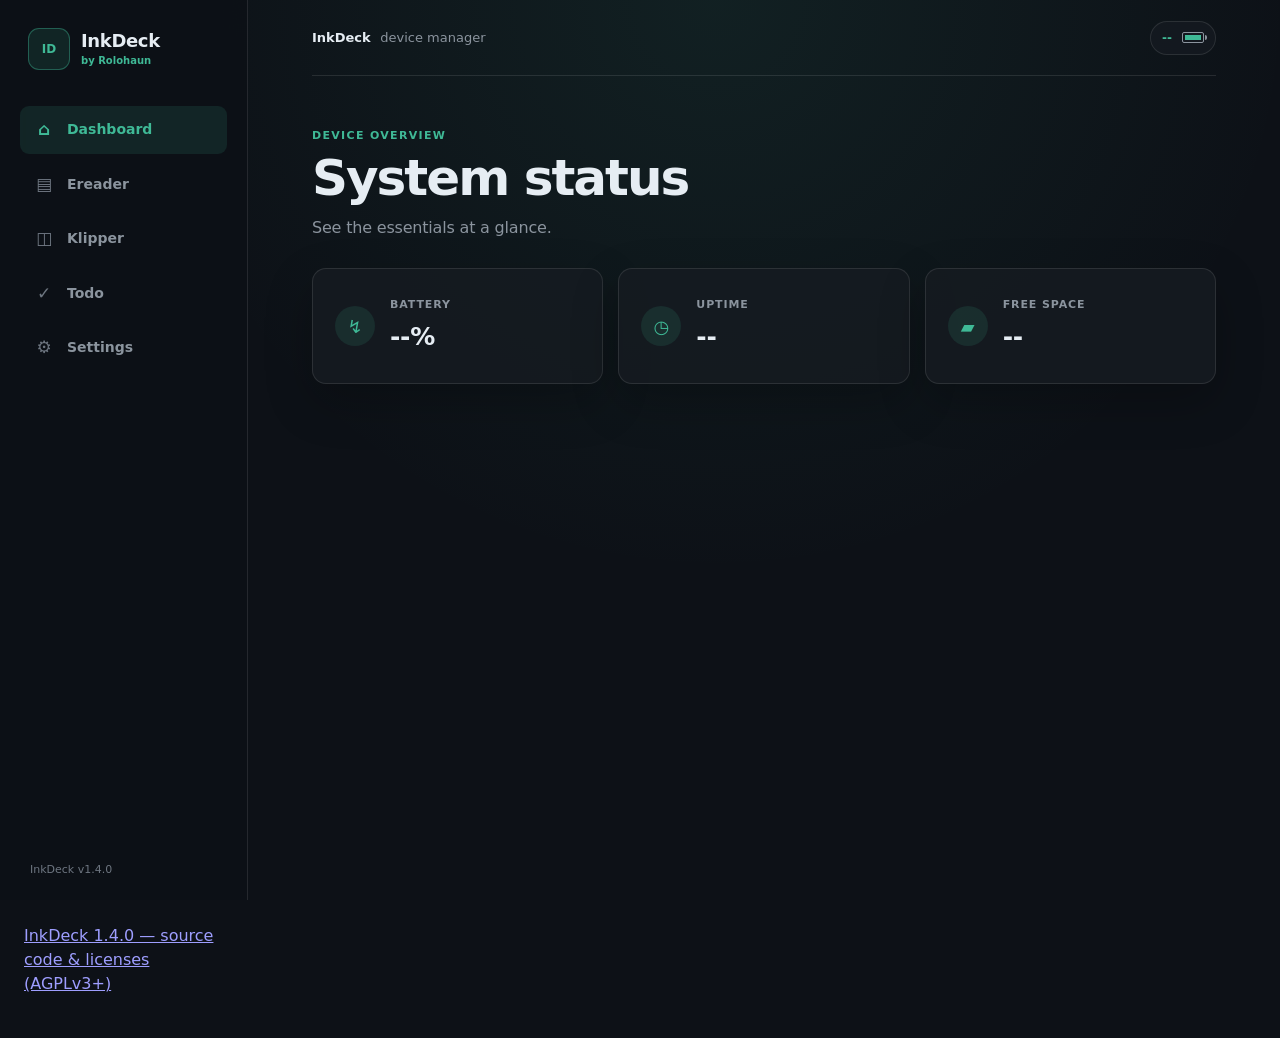
==== data/index.html @ b2ea3b21 "Release InkDeck 1.4.0 with Inkade on Book32 and grayscale sleep covers Book32 runs Inkade (Game Boy " ====
<!doctype html>
<html lang="en">
<head>
    <meta charset="UTF-8">
    <meta name="viewport" content="width=device-width, initial-scale=1">
    <meta name="theme-color" content="#0d1117">
    <title>InkDeck</title>
    <link rel="stylesheet" href="style.css">
</head>
<body>
    <div class="app-shell">
        <aside class="sidebar">
            <a class="brand" href="#" onclick="showTab('dashboard'); return false;" aria-label="InkDeck dashboard">
                <span class="brand-mark" aria-hidden="true">ID</span>
                <span><strong>InkDeck</strong><small>by Rolohaun</small></span>
            </a>
            <nav aria-label="InkDeck sections">
                <ul class="nav-links">
                    <li><button class="active" data-tab="dashboard" onclick="showTab('dashboard')"><span>⌂</span>Dashboard</button></li>
                    <li><button data-tab="ereader" onclick="showTab('ereader')"><span>▤</span>Ereader</button></li>
                    <li id="games-nav" class="hidden"><button data-tab="games" onclick="showTab('games')"><span>⊞</span>Game ROMs</button></li>
                    <li><button data-tab="klipper" onclick="showTab('klipper')"><span>◫</span>Klipper</button></li>
                    <li><button data-tab="todo" onclick="showTab('todo')"><span>✓</span>Todo</button></li>
                    <li><button data-tab="settings" onclick="showTab('settings')"><span>⚙</span>Settings</button></li>
                </ul>
            </nav>
            <div class="version">InkDeck v<span id="version-display">1.4.0</span></div>
        </aside>

        <main class="content">
            <header class="top-bar">
                <div class="page-brand">InkDeck <span>device manager</span></div>
                <div class="battery-status" aria-label="Battery status"><span id="header-voltage">--</span><i class="battery-icon" id="battery-icon" data-level="100"></i></div>
            </header>

            <section id="dashboard" class="tab-content active">
                <div class="page-heading"><p class="eyebrow">Device overview</p><h1>System status</h1><p>See the essentials at a glance.</p></div>
                <div class="stats-grid">
                    <article class="card stat"><span class="stat-icon">↯</span><div><h3>Battery</h3><p id="battery-val">--%</p></div></article>
                    <article class="card stat"><span class="stat-icon">◷</span><div><h3>Uptime</h3><p id="uptime-val">--</p></div></article>
                    <article class="card stat"><span class="stat-icon">▰</span><div><h3>Free space</h3><p id="freespace-val">--</p></div></article>
                </div>
            </section>

            <section id="ereader" class="tab-content">
                <div class="page-heading"><p class="eyebrow">Reading</p><h1>Ereader library</h1><p>Choose how books look and manage your EPUB collection.</p></div>
                <article class="card section-card">
                    <div class="card-heading"><div><h2>Reader appearance</h2><p>Selections apply to book text and reflow pages automatically.</p></div></div>
                    <fieldset class="choice-fieldset">
                        <legend>Reading font</legend>
                        <div class="choice-grid two-up">
                            <label class="choice-card font-choice" for="font-native"><input type="radio" id="font-native" name="font-family" value="native" checked><span class="choice-check">✓</span><span class="font-preview native-preview">Ag</span><strong>Native</strong><small>Built-in FreeSans</small></label>
                            <label class="choice-card font-choice" for="font-open-sans"><input type="radio" id="font-open-sans" name="font-family" value="openSans"><span class="choice-check">✓</span><span class="font-preview open-sans-preview">Ag</span><strong>Open Sans</strong><small>Clean and highly readable</small></label>
                        </div>
                    </fieldset>
                    <fieldset class="choice-fieldset">
                        <legend>Reading size</legend>
                        <div class="choice-grid three-up">
                            <label class="choice-card size-choice" for="font-small"><input type="radio" id="font-small" name="font-size" value="9"><span class="choice-check">✓</span><span class="size-preview small">Aa</span><strong>Small</strong></label>
                            <label class="choice-card size-choice" for="font-medium"><input type="radio" id="font-medium" name="font-size" value="12" checked><span class="choice-check">✓</span><span class="size-preview medium">Aa</span><strong>Medium</strong></label>
                            <label class="choice-card size-choice" for="font-large"><input type="radio" id="font-large" name="font-size" value="18"><span class="choice-check">✓</span><span class="size-preview large">Aa</span><strong>Large</strong></label>
                        </div>
                    </fieldset>
                    <fieldset class="choice-fieldset">
                        <legend>Reading footer</legend>
                        <div class="choice-grid three-up">
                            <label class="choice-card footer-choice" for="show-chapter"><input type="checkbox" id="show-chapter" checked><span class="choice-check">✓</span><span class="footer-preview">Ch 4/18</span><strong>Chapter</strong><small>Show the current chapter</small></label>
                            <label class="choice-card footer-choice" for="show-page-number"><input type="checkbox" id="show-page-number" checked><span class="choice-check">✓</span><span class="footer-preview">Page 42</span><strong>Page number</strong><small>Show the current page</small></label>
                            <label class="choice-card footer-choice" for="show-reading-percentage"><input type="checkbox" id="show-reading-percentage" checked><span class="choice-check">✓</span><span class="footer-preview">37%</span><strong>Progress</strong><small>Show percentage read</small></label>
                        </div>
                    </fieldset>
                    <div class="inline-setting"><div><label for="refresh-rate">Full refresh interval</label><p>Clear the display completely after this many page turns.</p></div><div class="number-control"><input type="number" id="refresh-rate" min="1" max="100" value="15"><span>pages</span></div></div>
                    <div class="action-row"><button class="btn primary" onclick="saveReaderSettings()">Save reader settings</button><div id="reader-settings-status" class="status-msg" role="status"></div></div>
                </article>

                <article class="card section-card compact-card">
                    <div><h2>Reading progress</h2><p id="reader-progress-status" class="hint">Loading saved position…</p></div>
                    <button class="btn danger-outline" onclick="resetReaderProgress()">Reset reading progress</button>
                    <div id="reader-progress-reset-status" class="status-msg" role="status"></div>
                </article>

                <div class="content-grid">
                    <article class="card section-card"><div class="card-heading"><div><h2>Upload a book</h2><p>Add EPUB files to your reader.</p></div></div><input type="file" id="book-file" accept=".epub,.ttf"><button class="btn primary" onclick="uploadBook()">Upload file</button><div id="upload-progress" class="progress-container hidden"><div id="upload-progress-bar" class="progress-bar"></div></div><div id="upload-status" class="status-msg" role="status"></div></article>
                    <article class="card section-card"><div class="card-heading"><div><h2>Your books</h2><p>Files currently stored on InkDeck.</p></div></div><div id="book-list"><p class="hint">Loading…</p></div></article>
                </div>
            </section>

            <section id="games" class="tab-content hidden">
                <div class="page-heading"><p class="eyebrow">Inkade</p><h1>Your game library</h1><p>Game Boy and Game Boy Color on Sticky and LILYGO, plus NES on LILYGO — in grayscale on e-paper.</p></div>
                <div class="content-grid">
                    <article class="card section-card">
                        <div class="card-heading"><div><h2>Upload a game</h2><p>Upload your legally obtained ROM to <strong>/roms</strong> on the MicroSD card. Inkade sorts it into a Game Boy or NES tab. Existing files are never replaced.</p><p>GB/GBC: up to 8 MB · NES (iNES): up to 2 MB. ZIP archives and NES 2.0 are not supported. No game audio.</p></div></div>
                        <label class="text-field" for="rom-file"><span>Game Boy or NES ROM</span><input type="file" id="rom-file" accept=".gb,.gbc,.nes"></label>
                        <p id="rom-limit" class="hint"></p>
                        <button id="rom-upload-button" class="btn primary" onclick="uploadRom()">Upload ROM</button>
                        <progress id="rom-progress" class="rom-progress hidden" max="100" value="0" aria-label="ROM upload progress"></progress>
                        <div id="rom-status" class="status-msg" role="status" aria-live="polite"></div>
                    </article>
                    <article class="card section-card">
                        <div class="card-heading"><div><h2>Your games</h2><p>Open Inkade on the device after uploading. Wi-Fi is paused while that app is open; return to the home screen to upload more.</p><p>InkDeck is open-source software. Game Boy/GBC and NES support save slots and automatic resume. <a href="https://github.com/rolohaun/Book32/tree/v1.4.0" target="_blank" rel="noopener noreferrer">Complete source and license notices</a>.</p></div></div>
                        <button id="rom-refresh-button" class="btn secondary" onclick="fetchRoms()">Refresh list</button>
                        <p class="hint">Deleting a ROM keeps its saved games. Upload the same filename again to reuse them.</p>
                        <div id="rom-list"><p class="hint">Choose this tab to load your games.</p></div>
                    </article>
                </div>
                <p class="hint">CrankBoy development core. Game compatibility varies. No game audio or link cable support.</p>
            </section>

            <section id="klipper" class="tab-content">
                <div class="page-heading"><p class="eyebrow">Printer monitoring</p><h1>Klipper settings</h1><p>Control how frequently InkDeck polls and refreshes.</p></div>
                <article class="card section-card">
                    <div class="inline-setting"><div><label for="klipper-refresh">Full refresh interval</label><p>Set to 0 for partial updates only.</p></div><div class="number-control"><input type="number" id="klipper-refresh" min="0" max="60" value="5"><span>minutes</span></div></div>
                    <div class="inline-setting"><div><label for="klipper-update-interval">Status update interval</label><p>How often InkDeck asks Klipper for new status.</p></div><div class="number-control"><input type="number" id="klipper-update-interval" min="10" max="120" value="30"><span>seconds</span></div></div>
                    <div class="action-row"><button class="btn primary" onclick="saveKlipperSettings()">Save Klipper settings</button><div id="klipper-settings-status" class="status-msg" role="status"></div></div>
                </article>
            </section>

            <section id="todo" class="tab-content">
                <div class="page-heading"><p class="eyebrow">Tasks</p><h1>Todo list</h1><p>Keep a simple checklist synced with the device.</p></div>
                <article class="card section-card"><div class="todo-input-container"><input type="text" id="new-todo-input" placeholder="What needs doing?" maxlength="100"><button class="btn primary btn-add" onclick="addTodo()">Add task</button></div></article>
                <article class="card section-card"><div id="todo-list"><p class="hint">Loading…</p></div></article>
            </section>

            <section id="settings" class="tab-content">
                <div class="page-heading"><p class="eyebrow">InkDeck</p><h1>Device settings</h1><p>Adjust sleep behavior, touch feedback, orientation, and software updates.</p></div>
                <article class="card section-card">
                    <div class="card-heading"><div><h2>Sleep settings</h2><p>Save battery when InkDeck is left idle.</p></div></div>
                    <div class="inline-setting"><div><label for="sleep-timeout">Idle sleep timeout</label><p>Defaults to 10 minutes. Use 0 to disable automatic sleep.</p></div><div class="number-control"><input type="number" id="sleep-timeout" min="0" max="60" value="10"><span>minutes</span></div></div>
                    <label class="text-field" for="sleep-screen"><span>While asleep, show</span><select id="sleep-screen"><option value="cover">Cover of the book you're reading</option><option value="message">Sleep message only</option></select></label>
                    <label class="text-field" for="sleep-message"><span>Sleep message</span><input type="text" id="sleep-message" maxlength="100" placeholder="Shown under the cover, or on its own"></label>
                    <div class="action-row"><button class="btn primary" onclick="saveSleepSettings()">Save sleep settings</button><div id="sleep-settings-status" class="status-msg" role="status"></div></div>
                </article>
                <article id="gamepad-card" class="card section-card">
                    <div class="card-heading"><div><h2>Bluetooth gamepad</h2><p>Pair a Bluetooth LE gamepad for menus, the eReader and Inkade games. Put the pad in pairing mode (BLE / Android mode), then scan. Classic-only pads cannot connect.</p></div></div>
                    <p id="gamepad-status" class="status-msg" role="status">Loading...</p>
                    <div class="action-row"><button class="btn primary" onclick="scanGamepads()">Scan for gamepads</button><button class="btn" id="gamepad-forget" onclick="forgetGamepad()" hidden>Forget gamepad</button></div>
                    <ul id="gamepad-found" class="gamepad-list"></ul>
                </article>
                <article id="sound-settings-card" class="card section-card">
                    <div class="card-heading"><div><h2>Touch sounds</h2><p>Play a short confirmation beep for controls. Page turns always remain silent.</p></div></div>
                    <fieldset class="choice-fieldset"><legend class="sr-only">Touch sounds</legend><div class="choice-grid two-up">
                        <label class="choice-card" for="sound-on"><input type="radio" id="sound-on" name="sound-enabled" value="true" checked><span class="choice-check">✓</span><strong>Sounds on</strong><small>Confirm touchscreen actions</small></label>
                        <label class="choice-card" for="sound-off"><input type="radio" id="sound-off" name="sound-enabled" value="false"><span class="choice-check">✓</span><strong>Sounds off</strong><small>Keep every interaction silent</small></label>
                    </div></fieldset>
                    <div class="action-row"><button class="btn secondary" onclick="saveSoundSettings()">Save touch sounds</button><div id="sound-settings-status" class="status-msg" role="status"></div></div>
                </article>
                <article class="card section-card">
                    <div class="card-heading"><div><h2>Display orientation</h2><p>Choose which side holds the physical buttons.</p></div></div>
                    <fieldset class="choice-fieldset orientation-fieldset"><legend class="sr-only">Button side</legend><div class="choice-grid two-up">
                        <label class="choice-card orientation-choice" for="rotation-right"><input type="radio" id="rotation-right" name="display-rotation" value="3" checked><span class="choice-check">✓</span><span class="device-preview right-button"><i></i></span><strong>Buttons on right</strong><small>Default orientation</small></label>
                        <label class="choice-card orientation-choice" for="rotation-left"><input type="radio" id="rotation-left" name="display-rotation" value="1"><span class="choice-check">✓</span><span class="device-preview left-button"><i></i></span><strong>Buttons on left</strong><small>Rotate display 180°</small></label>
                    </div></fieldset>
                    <div class="action-row"><button class="btn secondary" onclick="saveDisplaySettings()">Apply orientation</button><div id="display-settings-status" class="status-msg" role="status"></div></div>
                </article>
                <article id="lilygo-settings-card" class="card section-card hidden">
                    <div class="card-heading"><div><h2>Light &amp; buttons</h2><p>LILYGO controls. BOOT, reset and power keep their original functions.</p></div></div>
                    <label for="light-brightness">Frontlight brightness <strong id="light-brightness-label">100%</strong></label>
                    <input id="light-brightness" type="range" min="10" max="100" step="5" value="100" oninput="document.getElementById('light-brightness-label').textContent = this.value + '%'" style="width:100%;accent-color:var(--accent);margin:1rem 0 2rem">
                    <fieldset class="choice-fieldset"><legend>Front-bottom touch button</legend><div class="choice-grid two-up">
                        <label class="choice-card"><input type="radio" name="front-button" value="0" checked><span class="choice-check">✓</span><strong>Light on/off</strong></label>
                        <label class="choice-card"><input type="radio" name="front-button" value="1"><span class="choice-check">✓</span><strong>Home</strong></label>
                        <label class="choice-card"><input type="radio" name="front-button" value="2"><span class="choice-check">✓</span><strong>Back</strong></label>
                        <label class="choice-card"><input type="radio" name="front-button" value="3"><span class="choice-check">✓</span><strong>Disabled</strong></label>
                    </div></fieldset>
                    <fieldset class="choice-fieldset"><legend>Side function button (S3)</legend><div class="choice-grid two-up">
                        <label class="choice-card"><input type="radio" name="side-button" value="0" checked><span class="choice-check">✓</span><strong>Light on/off</strong></label>
                        <label class="choice-card"><input type="radio" name="side-button" value="1"><span class="choice-check">✓</span><strong>Home</strong></label>
                        <label class="choice-card"><input type="radio" name="side-button" value="2"><span class="choice-check">✓</span><strong>Back</strong></label>
                        <label class="choice-card"><input type="radio" name="side-button" value="3"><span class="choice-check">✓</span><strong>Disabled</strong></label>
                    </div></fieldset>
                    <div class="action-row"><button id="lilygo-settings-save" class="btn secondary" onclick="saveLilygoControls()">Save light &amp; buttons</button><div id="lilygo-settings-status" class="status-msg" role="status"></div></div>
                </article>
                <article class="card section-card update-card">
                    <div class="card-heading"><div><h2>Software update</h2><p>Currently running InkDeck <span id="current-ver">1.4.0</span>.</p></div><span class="version-badge">InkDeck</span></div>
                    <div id="update-status" class="status-msg" role="status"></div>
                    <div id="update-buttons"><button id="check-update-btn" class="btn secondary" onclick="checkUpdate()">Check for updates</button><button id="update-btn" class="btn primary hidden" onclick="performUpdate()">Install update</button></div>
                </article>
            </section>
        </main>
        <footer class="section-card"><a href="https://github.com/rolohaun/Book32/releases/tag/v1.4.0" target="_blank" rel="noopener noreferrer">InkDeck 1.4.0 — source code &amp; licenses (AGPLv3+)</a></footer>
    </div>
    <script src="script.js"></script>
</body>
</html>
---- data/style.css ----
:root {
    color-scheme: dark;
    --bg: #0d1117;
    --surface: #161b22;
    --surface-raised: #1c222b;
    --surface-soft: #11161d;
    --text: #e6edf3;
    --muted: #8b949e;
    --quiet: #6e7681;
    --accent: #3fb996;
    --accent-hover: #26876b;
    --accent-soft: rgba(63, 185, 150, .12);
    --line: rgba(255, 255, 255, .1);
    --danger: #ff6b73;
    --danger-soft: rgba(255, 107, 115, .1);
    --warning: #e3b341;
    --shadow: 0 18px 48px rgba(0, 0, 0, .24);
}

* { box-sizing: border-box; }
html { min-height: 100%; background: var(--bg); }
body {
    min-height: 100vh;
    margin: 0;
    background: radial-gradient(circle at 56% 0, rgba(63, 185, 150, .09), transparent 36rem), var(--bg);
    color: var(--text);
    font-family: Inter, ui-sans-serif, system-ui, -apple-system, BlinkMacSystemFont, "Segoe UI", sans-serif;
    font-size: 16px;
    line-height: 1.5;
}
button, input, select { font: inherit; }
button { color: inherit; }
.app-shell { min-height: 100vh; display: grid; grid-template-columns: 248px minmax(0, 1fr); }

.sidebar { position: sticky; top: 0; height: 100vh; display: flex; flex-direction: column; padding: 28px 20px 22px; border-right: 1px solid var(--line); background: rgba(13, 17, 23, .9); backdrop-filter: blur(14px); }
.brand { display: flex; align-items: center; gap: 11px; margin: 0 8px 36px; color: var(--text); text-decoration: none; }
.brand-mark { width: 42px; height: 42px; display: grid; place-items: center; border: 1px solid rgba(63, 185, 150, .4); border-radius: 11px; background: var(--accent-soft); color: var(--accent); font-size: 12px; font-weight: 800; }
.brand > span:last-child { display: flex; flex-direction: column; line-height: 1.05; }
.brand strong { font-size: 18px; letter-spacing: -.02em; }
.brand small { margin-top: 5px; color: var(--accent); font-size: 10px; font-weight: 600; }
.nav-links { display: grid; gap: 7px; margin: 0; padding: 0; list-style: none; }
.nav-links button { width: 100%; display: flex; align-items: center; gap: 12px; padding: 11px 13px; border: 0; border-radius: 9px; background: transparent; color: var(--muted); cursor: pointer; text-align: left; font-size: 14px; font-weight: 600; transition: background .18s, color .18s, transform .18s; }
.nav-links button span { width: 22px; color: var(--quiet); font-size: 17px; text-align: center; }
.nav-links button:hover { color: var(--text); background: rgba(255, 255, 255, .04); transform: translateX(2px); }
.nav-links button.active { color: var(--accent); background: var(--accent-soft); }
.nav-links button.active span { color: var(--accent); }
.version { margin-top: auto; padding: 0 10px; color: var(--quiet); font-size: 11px; }

.content { min-width: 0; padding: 0 clamp(24px, 5vw, 68px) 72px; overflow: auto; }
.top-bar { min-height: 76px; display: flex; align-items: center; justify-content: space-between; gap: 20px; border-bottom: 1px solid var(--line); }
.page-brand { color: var(--text); font-size: 13px; font-weight: 700; }
.page-brand span { margin-left: 5px; color: var(--muted); font-weight: 400; }
.battery-status { display: flex; align-items: center; gap: 10px; padding: 7px 11px; border: 1px solid var(--line); border-radius: 999px; background: rgba(22, 27, 34, .76); }
#header-voltage { color: var(--accent); font-size: 12px; font-weight: 700; }
.battery-icon { position: relative; width: 22px; height: 11px; border: 1.5px solid var(--muted); border-radius: 2px; }
.battery-icon::after { content: ""; position: absolute; right: -4px; top: 2px; width: 2px; height: 5px; border-radius: 0 2px 2px 0; background: var(--muted); }
.battery-icon::before { content: ""; position: absolute; inset: 2px auto 2px 2px; width: var(--battery-width, 80%); background: var(--accent); }
.battery-icon[data-level="100"] { --battery-width: calc(100% - 4px); }
.battery-icon[data-level="80"] { --battery-width: 76%; }.battery-icon[data-level="60"] { --battery-width: 57%; }.battery-icon[data-level="40"] { --battery-width: 38%; }.battery-icon[data-level="20"] { --battery-width: 19%; }.battery-icon[data-level="0"] { --battery-width: 7%; }
.battery-icon[data-level="60"]::before, .battery-icon[data-level="40"]::before { background: var(--warning); }
.battery-icon[data-level="20"]::before, .battery-icon[data-level="0"]::before { background: var(--danger); }
.battery-icon.charging { border-color: var(--accent); box-shadow: 0 0 10px rgba(63, 185, 150, .4); }
.battery-icon.charging::after, .battery-icon.charging::before { background: var(--accent) !important; }

.tab-content { display: none; width: min(1040px, 100%); margin: 0 auto; padding-top: 52px; }
.tab-content.active { display: block; animation: enter .22s ease-out; }
@keyframes enter { from { opacity: 0; transform: translateY(5px); } }
.page-heading { margin-bottom: 28px; }
.page-heading .eyebrow { margin: 0 0 7px; color: var(--accent); font-size: 11px; font-weight: 800; letter-spacing: .12em; text-transform: uppercase; }
h1, h2, h3, p { letter-spacing: -.012em; }
h1 { margin: 0; font-size: clamp(35px, 5vw, 50px); line-height: 1.05; letter-spacing: -.04em; }
.page-heading > p:last-child { max-width: 640px; margin: 12px 0 0; color: var(--muted); font-size: 16px; }
h2 { margin: 0; font-size: 20px; letter-spacing: -.025em; }
h3 { margin: 0; }

.card { border: 1px solid var(--line); border-radius: 14px; background: rgba(22, 27, 34, .82); box-shadow: var(--shadow); }
.section-card { margin-bottom: 18px; padding: 24px; }
.card-heading { display: flex; align-items: flex-start; justify-content: space-between; gap: 20px; margin-bottom: 22px; }
.card-heading p, .hint, .inline-setting p { margin: 5px 0 0; color: var(--muted); font-size: 13px; }
.stats-grid { display: grid; grid-template-columns: repeat(3, minmax(0, 1fr)); gap: 15px; }
.stat { display: flex; align-items: center; gap: 15px; min-height: 116px; padding: 22px; }
.stat-icon { width: 40px; height: 40px; display: grid; flex: 0 0 auto; place-items: center; border-radius: 50%; background: var(--accent-soft); color: var(--accent); font-size: 18px; }
.stat h3 { color: var(--muted); font-size: 11px; letter-spacing: .08em; text-transform: uppercase; }
.stat p { margin: 5px 0 0; font-size: clamp(18px, 2.5vw, 25px); font-weight: 700; }

.choice-fieldset { min-width: 0; margin: 0 0 24px; padding: 0; border: 0; }
.choice-fieldset legend { margin-bottom: 10px; color: var(--text); font-size: 13px; font-weight: 700; }
.choice-grid { display: grid; gap: 11px; }.choice-grid.two-up { grid-template-columns: repeat(2, minmax(0, 1fr)); }.choice-grid.three-up { grid-template-columns: repeat(3, minmax(0, 1fr)); }
.choice-card { position: relative; min-width: 0; display: flex; flex-direction: column; padding: 17px; border: 1px solid var(--line); border-radius: 11px; background: var(--surface-soft); cursor: pointer; transition: border-color .16s, background .16s, transform .16s; }
.choice-card:hover { border-color: rgba(63, 185, 150, .55); transform: translateY(-1px); }
.choice-card:has(input:checked) { border: 2px solid var(--accent); padding: 16px; background: linear-gradient(145deg, var(--accent-soft), var(--surface-soft) 72%); }
.choice-card input { position: absolute; opacity: 0; pointer-events: none; }
.choice-check { position: absolute; top: 11px; right: 11px; width: 21px; height: 21px; display: none; place-items: center; border-radius: 50%; background: var(--accent); color: #07110e; font-size: 12px; font-weight: 900; }
.choice-card:has(input:checked) .choice-check { display: grid; }
.choice-card strong { margin-top: 10px; font-size: 15px; }.choice-card small { margin-top: 3px; color: var(--muted); }
.font-preview { color: var(--text); font-size: 32px; line-height: 1; }.native-preview { font-family: Arial, Helvetica, sans-serif; }.open-sans-preview { font-family: "Segoe UI", Arial, sans-serif; font-weight: 600; }
.size-choice { align-items: center; text-align: center; }.size-preview { min-height: 39px; display: flex; align-items: center; color: var(--text); line-height: 1; }.size-preview.small { font-size: 17px; }.size-preview.medium { font-size: 25px; }.size-preview.large { font-size: 34px; }
.footer-choice { align-items: center; text-align: center; }.footer-preview { min-height: 39px; display: grid; place-items: center; color: var(--accent); font-family: ui-monospace, SFMono-Regular, Consolas, monospace; font-size: 18px; font-weight: 700; }
.orientation-choice { align-items: center; text-align: center; }
.device-preview { position: relative; width: 38px; height: 60px; border: 2px solid var(--muted); border-radius: 4px; }.device-preview::after { content: ""; position: absolute; inset: 6px; border: 1px solid var(--quiet); }.device-preview i { position: absolute; top: 21px; width: 3px; height: 18px; border-radius: 2px; background: var(--accent); }.device-preview.left-button i { left: -6px; }.device-preview.right-button i { right: -6px; }

.inline-setting { display: flex; align-items: center; justify-content: space-between; gap: 22px; padding: 17px 0; border-top: 1px solid var(--line); }
.inline-setting label, .text-field > span { font-size: 14px; font-weight: 700; }
.number-control { display: flex; align-items: center; gap: 8px; color: var(--muted); font-size: 12px; }
input[type="number"], input[type="text"], input[type="password"], select, .todo-edit-input { min-height: 43px; border: 1px solid var(--line); border-radius: 8px; outline: none; background: var(--surface-soft); color: var(--text); }
input[type="number"] { width: 76px; padding: 8px 10px; text-align: center; }
input[type="text"], input[type="password"], select, .todo-edit-input { width: 100%; padding: 10px 12px; }
input:focus, select:focus { border-color: var(--accent); box-shadow: 0 0 0 3px rgba(63, 185, 150, .12); }
.text-field { display: grid; gap: 8px; margin: 18px 0 4px; }.text-field input, .text-field select { max-width: 520px; }

.action-row { display: flex; align-items: center; gap: 15px; flex-wrap: wrap; margin-top: 20px; }
.btn { min-height: 43px; padding: 0 16px; border: 1px solid transparent; border-radius: 8px; cursor: pointer; font-size: 13px; font-weight: 700; transition: background .16s, border-color .16s, transform .16s; }
.btn:hover { transform: translateY(-1px); }.btn.primary { background: var(--accent); color: #07110e; }.btn.primary:hover { background: var(--accent-hover); color: #fff; }
.btn.secondary { border-color: var(--line); background: var(--surface-raised); color: var(--text); }.btn.secondary:hover { border-color: rgba(63, 185, 150, .55); color: var(--accent); }
.btn.danger-outline { border-color: rgba(255, 107, 115, .35); background: var(--danger-soft); color: var(--danger); }.btn.danger-outline:hover { border-color: var(--danger); }
.hidden { display: none !important; }.status-msg { min-height: 20px; color: var(--muted); font-size: 13px; }
.compact-card { display: grid; grid-template-columns: 1fr auto; align-items: center; gap: 16px; }.compact-card .status-msg { grid-column: 1 / -1; }
.content-grid { display: grid; grid-template-columns: minmax(0, .8fr) minmax(0, 1.2fr); gap: 18px; }

#book-file { width: 100%; margin: 4px 0 12px; padding: 9px; border: 1px dashed rgba(63, 185, 150, .4); border-radius: 9px; background: var(--accent-soft); color: var(--muted); }
#book-file::file-selector-button { margin-right: 10px; padding: 7px 11px; border: 0; border-radius: 6px; background: var(--accent); color: #07110e; font-weight: 700; cursor: pointer; }
.progress-container { height: 7px; margin-top: 15px; overflow: hidden; border-radius: 999px; background: #242c34; }.progress-bar { width: 0; height: 100%; border-radius: inherit; background: var(--accent); transition: width .25s; }
.book-item, .todo-item { display: flex; align-items: center; gap: 12px; padding: 13px 0; border-bottom: 1px solid var(--line); }.book-item:last-child, .todo-item:last-child { border-bottom: 0; }
.book-title, .todo-text { min-width: 0; flex: 1; overflow-wrap: anywhere; }.book-size { color: var(--quiet); font-size: 11px; white-space: nowrap; }
.btn-delete, .btn-edit { padding: 6px 9px; border: 1px solid var(--line); border-radius: 6px; background: transparent; cursor: pointer; font-size: 11px; }.btn-delete { color: var(--danger); }.btn-edit { color: var(--accent); }
.todo-input-container { display: flex; gap: 10px; }.todo-input-container input { flex: 1; }.todo-checkbox { width: 18px; height: 18px; accent-color: var(--accent); }.todo-item.completed .todo-text { color: var(--quiet); text-decoration: line-through; }.todo-actions { display: flex; gap: 6px; }
.version-badge { padding: 4px 9px; border-radius: 999px; background: var(--accent-soft); color: var(--accent); font-size: 11px; font-weight: 700; }#update-buttons { display: flex; gap: 10px; flex-wrap: wrap; margin-top: 15px; }
.error { color: var(--danger); }.sr-only { position: absolute; width: 1px; height: 1px; margin: -1px; overflow: hidden; clip: rect(0, 0, 0, 0); }

@media (max-width: 800px) {
    .app-shell { display: block; }.sidebar { position: sticky; z-index: 5; width: 100%; height: auto; padding: 12px 16px 9px; border-right: 0; border-bottom: 1px solid var(--line); }.brand { margin: 0 0 10px; }.brand-mark { width: 34px; height: 34px; }.brand strong { font-size: 16px; }
    .nav-links { display: flex; gap: 5px; overflow-x: auto; scrollbar-width: none; }.nav-links li { flex: 0 0 auto; }.nav-links button { padding: 8px 10px; }.nav-links button span { display: none; }.version { display: none; }
    .content { padding: 0 16px 52px; }.top-bar { min-height: 58px; }.tab-content { padding-top: 34px; }.stats-grid { grid-template-columns: 1fr; }.stat { min-height: 88px; }.content-grid { grid-template-columns: 1fr; }
}

@media (max-width: 560px) {
    .page-brand span { display: none; }.page-heading { margin-bottom: 22px; }.page-heading > p:last-child { font-size: 14px; }.section-card { padding: 18px; }
    .choice-grid.two-up, .choice-grid.three-up { grid-template-columns: 1fr; }.choice-card { min-height: 92px; }.font-choice { padding-left: 74px; }.font-choice:has(input:checked) { padding-left: 73px; }.font-preview { position: absolute; left: 18px; top: 27px; }
    .size-choice { min-height: 74px; flex-direction: row; justify-content: flex-start; gap: 16px; text-align: left; }.size-preview { width: 50px; justify-content: center; }.orientation-choice { min-height: 120px; }
    .inline-setting { align-items: flex-start; flex-direction: column; gap: 12px; }.compact-card { grid-template-columns: 1fr; }.compact-card .status-msg { grid-column: auto; }.compact-card .btn { width: 100%; }.todo-input-container { flex-direction: column; }.todo-input-container .btn { width: 100%; }
}

@media (prefers-reduced-motion: reduce) { *, *::before, *::after { scroll-behavior: auto !important; animation: none !important; transition-duration: .01ms !important; } }
/* Native progress element remains readable on every browser theme. */
.rom-progress { display: block; width: 100%; height: 12px; margin-top: 20px; accent-color: var(--accent); }
.rom-row { display: flex; align-items: center; justify-content: space-between; flex-wrap: wrap; gap: 12px 16px; padding: 14px 0; border-bottom: 1px solid var(--line); }
.rom-row > span { min-width: 0; flex: 1 1 180px; overflow-wrap: anywhere; }
.rom-actions { display: flex; align-items: center; gap: 14px; margin-left: auto; }
.rom-actions small { flex-shrink: 0; color: var(--muted); white-space: nowrap; }
.rom-delete:disabled, #rom-upload-button:disabled, #rom-refresh-button:disabled { opacity: .5; cursor: wait; transform: none; }
.gamepad-list { list-style: none; margin: 12px 0 0; padding: 0; display: grid; gap: 8px; }.gamepad-list li { display: flex; align-items: center; justify-content: space-between; gap: 12px; padding: 10px 12px; border: 1px solid var(--line, #ddd); border-radius: 10px; font-size: 14px; overflow-wrap: anywhere; }
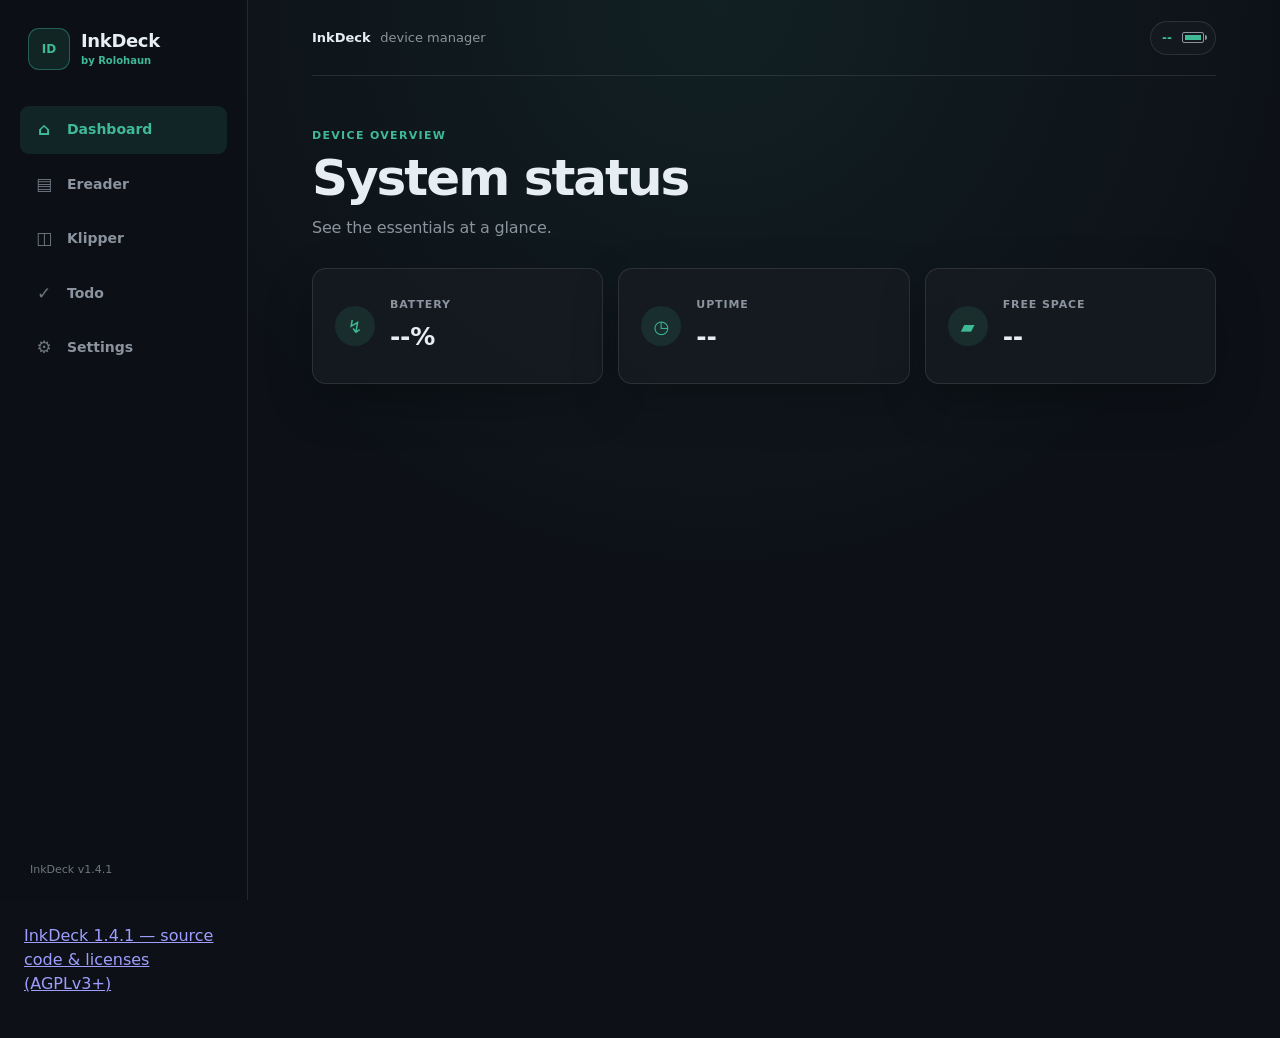
==== commit 05f1c7fa: "Release InkDeck 1.4.1 removing Inkade from Book32 and fixing its icon Book32's GD7965 panel needs fa" ====
--- a/data/index.html
+++ b/data/index.html
@@ -24,7 +24,7 @@
                     <li><button data-tab="settings" onclick="showTab('settings')"><span>⚙</span>Settings</button></li>
                 </ul>
             </nav>
-            <div class="version">InkDeck v<span id="version-display">1.4.0</span></div>
+            <div class="version">InkDeck v<span id="version-display">1.4.1</span></div>
         </aside>
 
         <main class="content">
@@ -97,7 +97,7 @@
                         <div id="rom-status" class="status-msg" role="status" aria-live="polite"></div>
                     </article>
                     <article class="card section-card">
-                        <div class="card-heading"><div><h2>Your games</h2><p>Open Inkade on the device after uploading. Wi-Fi is paused while that app is open; return to the home screen to upload more.</p><p>InkDeck is open-source software. Game Boy/GBC and NES support save slots and automatic resume. <a href="https://github.com/rolohaun/Book32/tree/v1.4.0" target="_blank" rel="noopener noreferrer">Complete source and license notices</a>.</p></div></div>
+                        <div class="card-heading"><div><h2>Your games</h2><p>Open Inkade on the device after uploading. Wi-Fi is paused while that app is open; return to the home screen to upload more.</p><p>InkDeck is open-source software. Game Boy/GBC and NES support save slots and automatic resume. <a href="https://github.com/rolohaun/Book32/tree/v1.4.1" target="_blank" rel="noopener noreferrer">Complete source and license notices</a>.</p></div></div>
                         <button id="rom-refresh-button" class="btn secondary" onclick="fetchRoms()">Refresh list</button>
                         <p class="hint">Deleting a ROM keeps its saved games. Upload the same filename again to reuse them.</p>
                         <div id="rom-list"><p class="hint">Choose this tab to load your games.</p></div>
@@ -171,13 +171,13 @@
                     <div class="action-row"><button id="lilygo-settings-save" class="btn secondary" onclick="saveLilygoControls()">Save light &amp; buttons</button><div id="lilygo-settings-status" class="status-msg" role="status"></div></div>
                 </article>
                 <article class="card section-card update-card">
-                    <div class="card-heading"><div><h2>Software update</h2><p>Currently running InkDeck <span id="current-ver">1.4.0</span>.</p></div><span class="version-badge">InkDeck</span></div>
+                    <div class="card-heading"><div><h2>Software update</h2><p>Currently running InkDeck <span id="current-ver">1.4.1</span>.</p></div><span class="version-badge">InkDeck</span></div>
                     <div id="update-status" class="status-msg" role="status"></div>
                     <div id="update-buttons"><button id="check-update-btn" class="btn secondary" onclick="checkUpdate()">Check for updates</button><button id="update-btn" class="btn primary hidden" onclick="performUpdate()">Install update</button></div>
                 </article>
             </section>
         </main>
-        <footer class="section-card"><a href="https://github.com/rolohaun/Book32/releases/tag/v1.4.0" target="_blank" rel="noopener noreferrer">InkDeck 1.4.0 — source code &amp; licenses (AGPLv3+)</a></footer>
+        <footer class="section-card"><a href="https://github.com/rolohaun/Book32/releases/tag/v1.4.1" target="_blank" rel="noopener noreferrer">InkDeck 1.4.1 — source code &amp; licenses (AGPLv3+)</a></footer>
     </div>
     <script src="script.js"></script>
 </body>
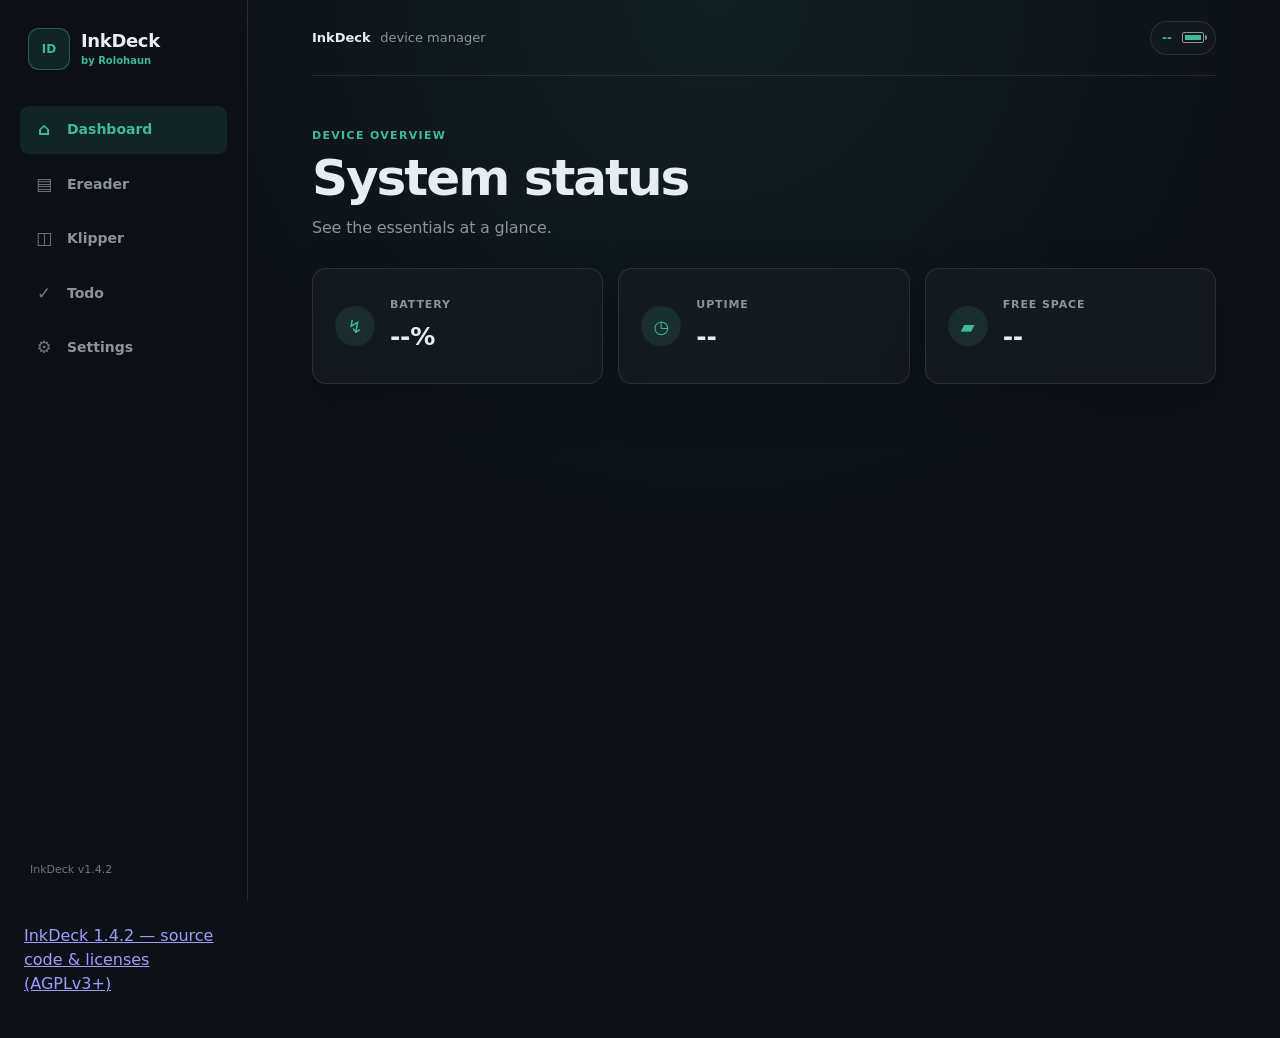
==== commit a4e356f9: "Release InkDeck 1.4.2 fixing gamepads stuck on "connecting" Pads that start pairing themselves as so" ====
--- a/data/index.html
+++ b/data/index.html
@@ -24,7 +24,7 @@
                     <li><button data-tab="settings" onclick="showTab('settings')"><span>⚙</span>Settings</button></li>
                 </ul>
             </nav>
-            <div class="version">InkDeck v<span id="version-display">1.4.1</span></div>
+            <div class="version">InkDeck v<span id="version-display">1.4.2</span></div>
         </aside>
 
         <main class="content">
@@ -97,7 +97,7 @@
                         <div id="rom-status" class="status-msg" role="status" aria-live="polite"></div>
                     </article>
                     <article class="card section-card">
-                        <div class="card-heading"><div><h2>Your games</h2><p>Open Inkade on the device after uploading. Wi-Fi is paused while that app is open; return to the home screen to upload more.</p><p>InkDeck is open-source software. Game Boy/GBC and NES support save slots and automatic resume. <a href="https://github.com/rolohaun/Book32/tree/v1.4.1" target="_blank" rel="noopener noreferrer">Complete source and license notices</a>.</p></div></div>
+                        <div class="card-heading"><div><h2>Your games</h2><p>Open Inkade on the device after uploading. Wi-Fi is paused while that app is open; return to the home screen to upload more.</p><p>InkDeck is open-source software. Game Boy/GBC and NES support save slots and automatic resume. <a href="https://github.com/rolohaun/Book32/tree/v1.4.2" target="_blank" rel="noopener noreferrer">Complete source and license notices</a>.</p></div></div>
                         <button id="rom-refresh-button" class="btn secondary" onclick="fetchRoms()">Refresh list</button>
                         <p class="hint">Deleting a ROM keeps its saved games. Upload the same filename again to reuse them.</p>
                         <div id="rom-list"><p class="hint">Choose this tab to load your games.</p></div>
@@ -171,13 +171,13 @@
                     <div class="action-row"><button id="lilygo-settings-save" class="btn secondary" onclick="saveLilygoControls()">Save light &amp; buttons</button><div id="lilygo-settings-status" class="status-msg" role="status"></div></div>
                 </article>
                 <article class="card section-card update-card">
-                    <div class="card-heading"><div><h2>Software update</h2><p>Currently running InkDeck <span id="current-ver">1.4.1</span>.</p></div><span class="version-badge">InkDeck</span></div>
+                    <div class="card-heading"><div><h2>Software update</h2><p>Currently running InkDeck <span id="current-ver">1.4.2</span>.</p></div><span class="version-badge">InkDeck</span></div>
                     <div id="update-status" class="status-msg" role="status"></div>
                     <div id="update-buttons"><button id="check-update-btn" class="btn secondary" onclick="checkUpdate()">Check for updates</button><button id="update-btn" class="btn primary hidden" onclick="performUpdate()">Install update</button></div>
                 </article>
             </section>
         </main>
-        <footer class="section-card"><a href="https://github.com/rolohaun/Book32/releases/tag/v1.4.1" target="_blank" rel="noopener noreferrer">InkDeck 1.4.1 — source code &amp; licenses (AGPLv3+)</a></footer>
+        <footer class="section-card"><a href="https://github.com/rolohaun/Book32/releases/tag/v1.4.2" target="_blank" rel="noopener noreferrer">InkDeck 1.4.2 — source code &amp; licenses (AGPLv3+)</a></footer>
     </div>
     <script src="script.js"></script>
 </body>
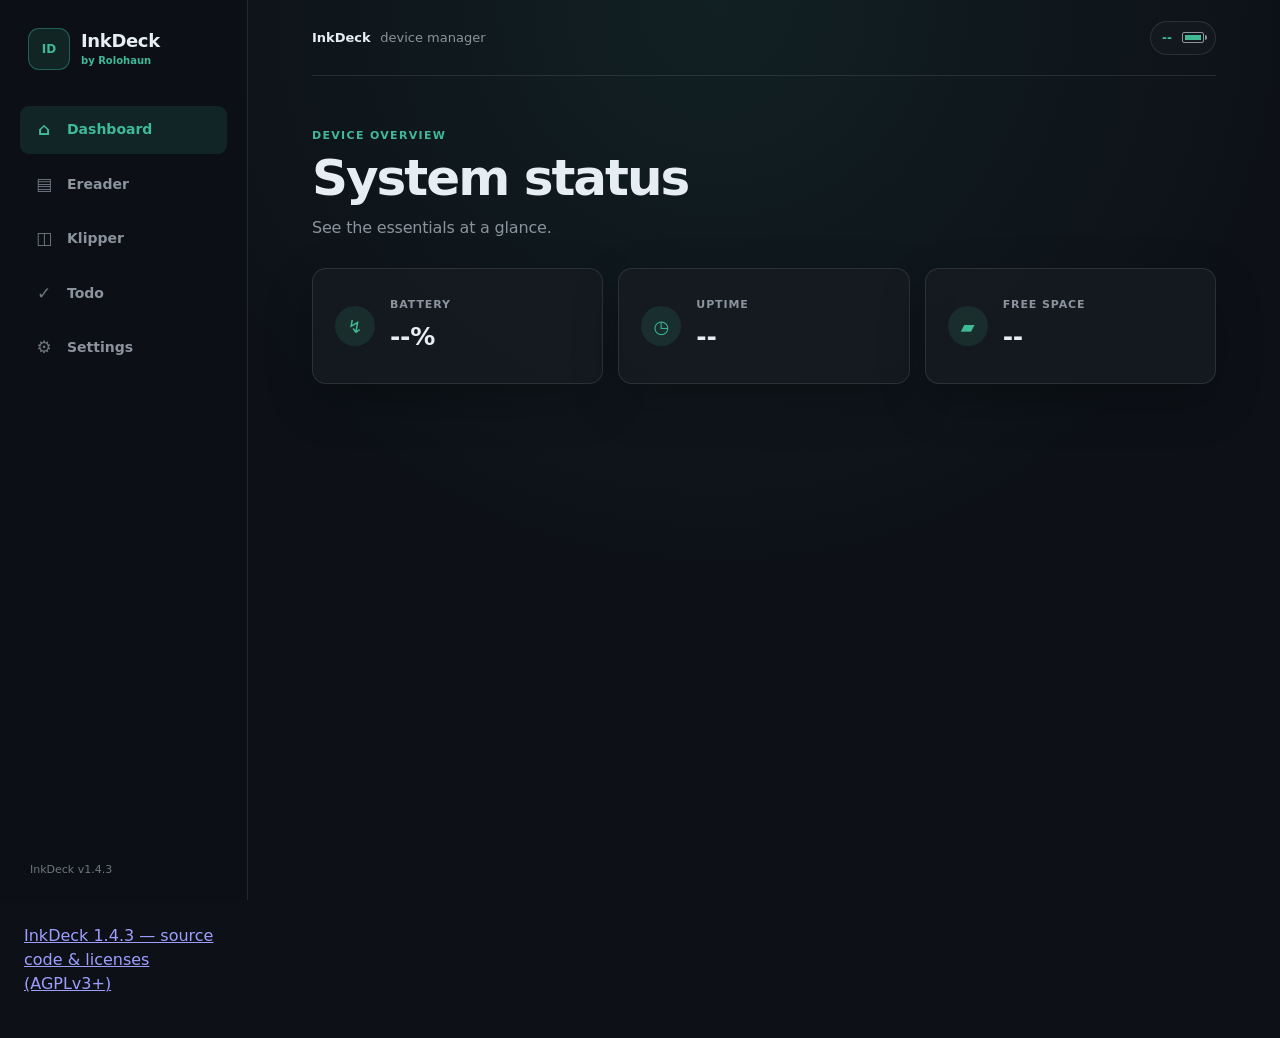
==== commit c5169097: "Release InkDeck 1.4.3 with remappable Inkade controls and LILYGO cover fixes Inkade's library gets a" ====
--- a/data/index.html
+++ b/data/index.html
@@ -24,7 +24,7 @@
                     <li><button data-tab="settings" onclick="showTab('settings')"><span>⚙</span>Settings</button></li>
                 </ul>
             </nav>
-            <div class="version">InkDeck v<span id="version-display">1.4.2</span></div>
+            <div class="version">InkDeck v<span id="version-display">1.4.3</span></div>
         </aside>
 
         <main class="content">
@@ -97,7 +97,7 @@
                         <div id="rom-status" class="status-msg" role="status" aria-live="polite"></div>
                     </article>
                     <article class="card section-card">
-                        <div class="card-heading"><div><h2>Your games</h2><p>Open Inkade on the device after uploading. Wi-Fi is paused while that app is open; return to the home screen to upload more.</p><p>InkDeck is open-source software. Game Boy/GBC and NES support save slots and automatic resume. <a href="https://github.com/rolohaun/Book32/tree/v1.4.2" target="_blank" rel="noopener noreferrer">Complete source and license notices</a>.</p></div></div>
+                        <div class="card-heading"><div><h2>Your games</h2><p>Open Inkade on the device after uploading. Wi-Fi is paused while that app is open; return to the home screen to upload more.</p><p>InkDeck is open-source software. Game Boy/GBC and NES support save slots and automatic resume. <a href="https://github.com/rolohaun/Book32/tree/v1.4.3" target="_blank" rel="noopener noreferrer">Complete source and license notices</a>.</p></div></div>
                         <button id="rom-refresh-button" class="btn secondary" onclick="fetchRoms()">Refresh list</button>
                         <p class="hint">Deleting a ROM keeps its saved games. Upload the same filename again to reuse them.</p>
                         <div id="rom-list"><p class="hint">Choose this tab to load your games.</p></div>
@@ -171,13 +171,13 @@
                     <div class="action-row"><button id="lilygo-settings-save" class="btn secondary" onclick="saveLilygoControls()">Save light &amp; buttons</button><div id="lilygo-settings-status" class="status-msg" role="status"></div></div>
                 </article>
                 <article class="card section-card update-card">
-                    <div class="card-heading"><div><h2>Software update</h2><p>Currently running InkDeck <span id="current-ver">1.4.2</span>.</p></div><span class="version-badge">InkDeck</span></div>
+                    <div class="card-heading"><div><h2>Software update</h2><p>Currently running InkDeck <span id="current-ver">1.4.3</span>.</p></div><span class="version-badge">InkDeck</span></div>
                     <div id="update-status" class="status-msg" role="status"></div>
                     <div id="update-buttons"><button id="check-update-btn" class="btn secondary" onclick="checkUpdate()">Check for updates</button><button id="update-btn" class="btn primary hidden" onclick="performUpdate()">Install update</button></div>
                 </article>
             </section>
         </main>
-        <footer class="section-card"><a href="https://github.com/rolohaun/Book32/releases/tag/v1.4.2" target="_blank" rel="noopener noreferrer">InkDeck 1.4.2 — source code &amp; licenses (AGPLv3+)</a></footer>
+        <footer class="section-card"><a href="https://github.com/rolohaun/Book32/releases/tag/v1.4.3" target="_blank" rel="noopener noreferrer">InkDeck 1.4.3 — source code &amp; licenses (AGPLv3+)</a></footer>
     </div>
     <script src="script.js"></script>
 </body>
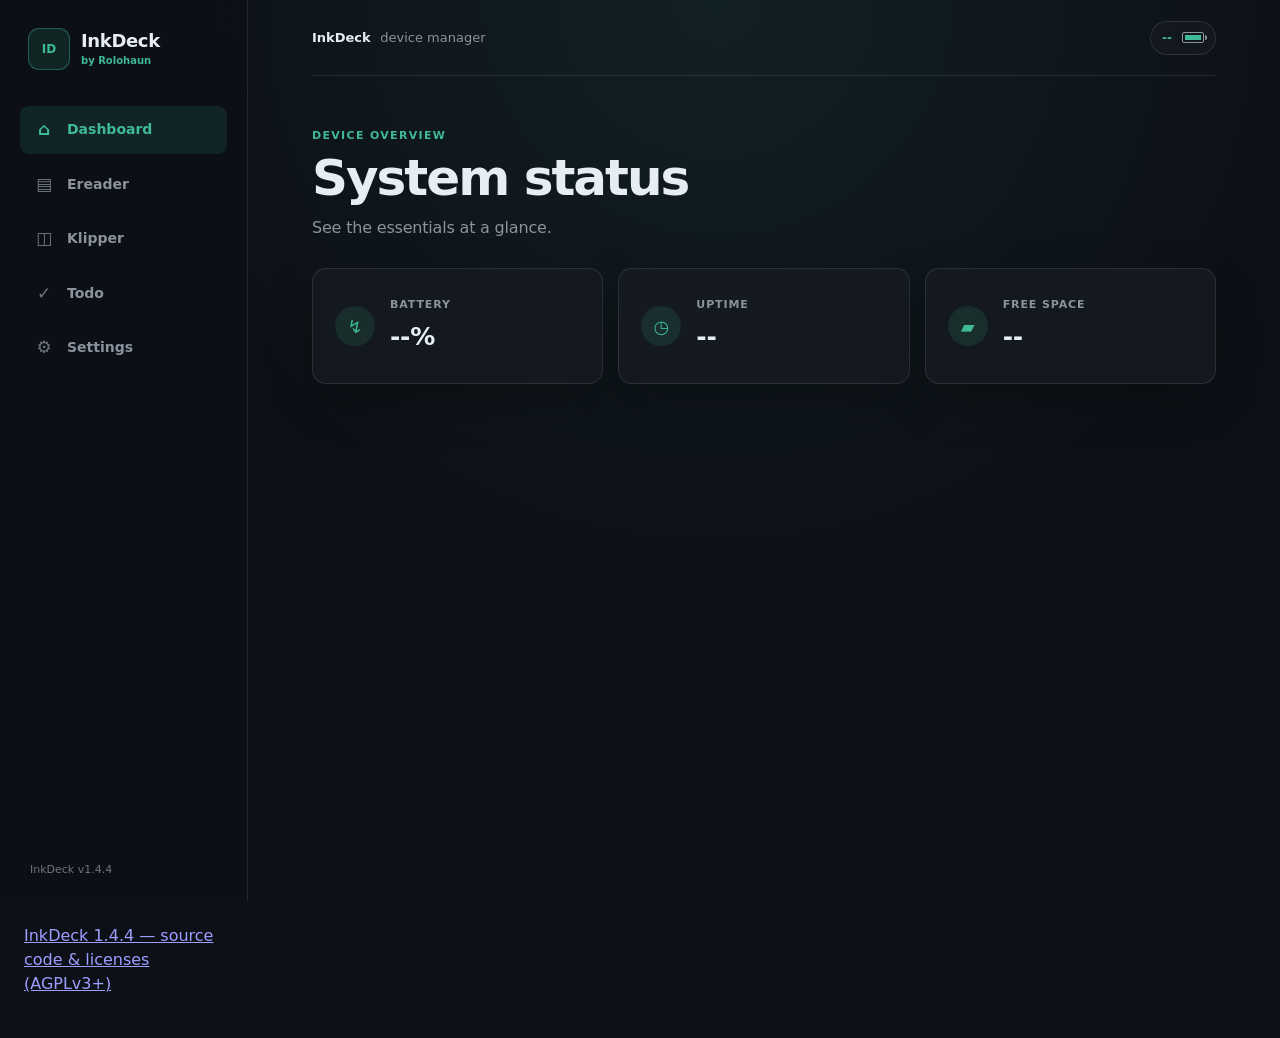
==== commit 9fbf0600: "Release InkDeck 1.4.4 with PDFs, manga and pinch to zoom On the Sticky and LILYGO the eReader opens " ====
--- a/data/index.html
+++ b/data/index.html
@@ -24,7 +24,7 @@
                     <li><button data-tab="settings" onclick="showTab('settings')"><span>⚙</span>Settings</button></li>
                 </ul>
             </nav>
-            <div class="version">InkDeck v<span id="version-display">1.4.3</span></div>
+            <div class="version">InkDeck v<span id="version-display">1.4.4</span></div>
         </aside>
 
         <main class="content">
@@ -43,7 +43,7 @@
             </section>
 
             <section id="ereader" class="tab-content">
-                <div class="page-heading"><p class="eyebrow">Reading</p><h1>Ereader library</h1><p>Choose how books look and manage your EPUB collection.</p></div>
+                <div class="page-heading"><p class="eyebrow">Reading</p><h1>Ereader library</h1><p>Choose how books look and manage your EPUB collection<span class="page-books-only hidden">, PDFs and manga</span>.</p></div>
                 <article class="card section-card">
                     <div class="card-heading"><div><h2>Reader appearance</h2><p>Selections apply to book text and reflow pages automatically.</p></div></div>
                     <fieldset class="choice-fieldset">
@@ -69,6 +69,15 @@
                             <label class="choice-card footer-choice" for="show-reading-percentage"><input type="checkbox" id="show-reading-percentage" checked><span class="choice-check">✓</span><span class="footer-preview">37%</span><strong>Progress</strong><small>Show percentage read</small></label>
                         </div>
                     </fieldset>
+                    <div class="inline-setting page-books-only hidden"><div><label for="manga-rtl">Manga page order</label><p>PDFs and comics: turn pages right to left, as in Japanese manga.</p></div><input type="checkbox" class="switch" id="manga-rtl" aria-label="Right-to-left page order"></div>
+                    <div class="inline-setting lilygo-gray-only hidden"><div><label for="gray-pages">Grayscale pages</label><p>PDFs and comics in 16 shades of gray. Each page then uses a full refresh; off is faster but dithered.</p></div><input type="checkbox" class="switch" id="gray-pages" aria-label="Grayscale pages" checked></div>
+                    <fieldset class="choice-fieldset lilygo-gray-only hidden">
+                        <legend>Zoomed view (PDFs and comics)</legend>
+                        <div class="choice-grid two-up">
+                            <label class="choice-card" for="zoom-fast"><input type="radio" id="zoom-fast" name="zoom-style" value="fast" checked><span class="choice-check">✓</span><strong>Fast</strong><small>Black and white, no flash. Stepping through a zoomed page takes about half a second.</small></label>
+                            <label class="choice-card" for="zoom-gray"><input type="radio" id="zoom-gray" name="zoom-style" value="gray"><span class="choice-check">✓</span><strong>Grayscale</strong><small>16 shades of gray. Each step is a full refresh of about two seconds.</small></label>
+                        </div>
+                    </fieldset>
                     <div class="inline-setting"><div><label for="refresh-rate">Full refresh interval</label><p>Clear the display completely after this many page turns.</p></div><div class="number-control"><input type="number" id="refresh-rate" min="1" max="100" value="15"><span>pages</span></div></div>
                     <div class="action-row"><button class="btn primary" onclick="saveReaderSettings()">Save reader settings</button><div id="reader-settings-status" class="status-msg" role="status"></div></div>
                 </article>
@@ -80,7 +89,7 @@
                 </article>
 
                 <div class="content-grid">
-                    <article class="card section-card"><div class="card-heading"><div><h2>Upload a book</h2><p>Add EPUB files to your reader.</p></div></div><input type="file" id="book-file" accept=".epub,.ttf"><button class="btn primary" onclick="uploadBook()">Upload file</button><div id="upload-progress" class="progress-container hidden"><div id="upload-progress-bar" class="progress-bar"></div></div><div id="upload-status" class="status-msg" role="status"></div></article>
+                    <article class="card section-card"><div class="card-heading"><div><h2>Upload a book</h2><p id="upload-hint">Add EPUB files to your reader.</p></div></div><input type="file" id="book-file" accept=".epub,.ttf"><button class="btn primary" onclick="uploadBook()">Upload file</button><div id="upload-progress" class="progress-container hidden"><div id="upload-progress-bar" class="progress-bar"></div></div><div id="upload-status" class="status-msg" role="status"></div></article>
                     <article class="card section-card"><div class="card-heading"><div><h2>Your books</h2><p>Files currently stored on InkDeck.</p></div></div><div id="book-list"><p class="hint">Loading…</p></div></article>
                 </div>
             </section>
@@ -97,7 +106,7 @@
                         <div id="rom-status" class="status-msg" role="status" aria-live="polite"></div>
                     </article>
                     <article class="card section-card">
-                        <div class="card-heading"><div><h2>Your games</h2><p>Open Inkade on the device after uploading. Wi-Fi is paused while that app is open; return to the home screen to upload more.</p><p>InkDeck is open-source software. Game Boy/GBC and NES support save slots and automatic resume. <a href="https://github.com/rolohaun/Book32/tree/v1.4.3" target="_blank" rel="noopener noreferrer">Complete source and license notices</a>.</p></div></div>
+                        <div class="card-heading"><div><h2>Your games</h2><p>Open Inkade on the device after uploading. Wi-Fi is paused while that app is open; return to the home screen to upload more.</p><p>InkDeck is open-source software. Game Boy/GBC and NES support save slots and automatic resume. <a href="https://github.com/rolohaun/Book32/tree/v1.4.4" target="_blank" rel="noopener noreferrer">Complete source and license notices</a>.</p></div></div>
                         <button id="rom-refresh-button" class="btn secondary" onclick="fetchRoms()">Refresh list</button>
                         <p class="hint">Deleting a ROM keeps its saved games. Upload the same filename again to reuse them.</p>
                         <div id="rom-list"><p class="hint">Choose this tab to load your games.</p></div>
@@ -171,14 +180,15 @@
                     <div class="action-row"><button id="lilygo-settings-save" class="btn secondary" onclick="saveLilygoControls()">Save light &amp; buttons</button><div id="lilygo-settings-status" class="status-msg" role="status"></div></div>
                 </article>
                 <article class="card section-card update-card">
-                    <div class="card-heading"><div><h2>Software update</h2><p>Currently running InkDeck <span id="current-ver">1.4.3</span>.</p></div><span class="version-badge">InkDeck</span></div>
+                    <div class="card-heading"><div><h2>Software update</h2><p>Currently running InkDeck <span id="current-ver">1.4.4</span>.</p></div><span class="version-badge">InkDeck</span></div>
                     <div id="update-status" class="status-msg" role="status"></div>
                     <div id="update-buttons"><button id="check-update-btn" class="btn secondary" onclick="checkUpdate()">Check for updates</button><button id="update-btn" class="btn primary hidden" onclick="performUpdate()">Install update</button></div>
                 </article>
             </section>
         </main>
-        <footer class="section-card"><a href="https://github.com/rolohaun/Book32/releases/tag/v1.4.3" target="_blank" rel="noopener noreferrer">InkDeck 1.4.3 — source code &amp; licenses (AGPLv3+)</a></footer>
+        <footer class="section-card"><a href="https://github.com/rolohaun/Book32/releases/tag/v1.4.4" target="_blank" rel="noopener noreferrer">InkDeck 1.4.4 — source code &amp; licenses (AGPLv3+)</a></footer>
     </div>
+    <script src="pages.js"></script>
     <script src="script.js"></script>
 </body>
 </html>
--- a/data/style.css
+++ b/data/style.css
@@ -149,3 +149,8 @@
 .rom-actions small { flex-shrink: 0; color: var(--muted); white-space: nowrap; }
 .rom-delete:disabled, #rom-upload-button:disabled, #rom-refresh-button:disabled { opacity: .5; cursor: wait; transform: none; }
 .gamepad-list { list-style: none; margin: 12px 0 0; padding: 0; display: grid; gap: 8px; }.gamepad-list li { display: flex; align-items: center; justify-content: space-between; gap: 12px; padding: 10px 12px; border: 1px solid var(--line, #ddd); border-radius: 10px; font-size: 14px; overflow-wrap: anywhere; }
+.switch { appearance: none; position: relative; flex: 0 0 auto; width: 44px; height: 24px; margin: 0; border: 1px solid var(--line); border-radius: 999px; background: var(--surface-raised); cursor: pointer; transition: background .16s; }
+.switch::after { content: ""; position: absolute; top: 3px; left: 3px; width: 16px; height: 16px; border-radius: 50%; background: var(--muted); transition: transform .16s, background .16s; }
+.switch:checked { border-color: rgba(63, 185, 150, .55); background: var(--accent-soft); }
+.switch:checked::after { transform: translateX(20px); background: var(--accent); }
+.switch:disabled { opacity: .45; cursor: not-allowed; }
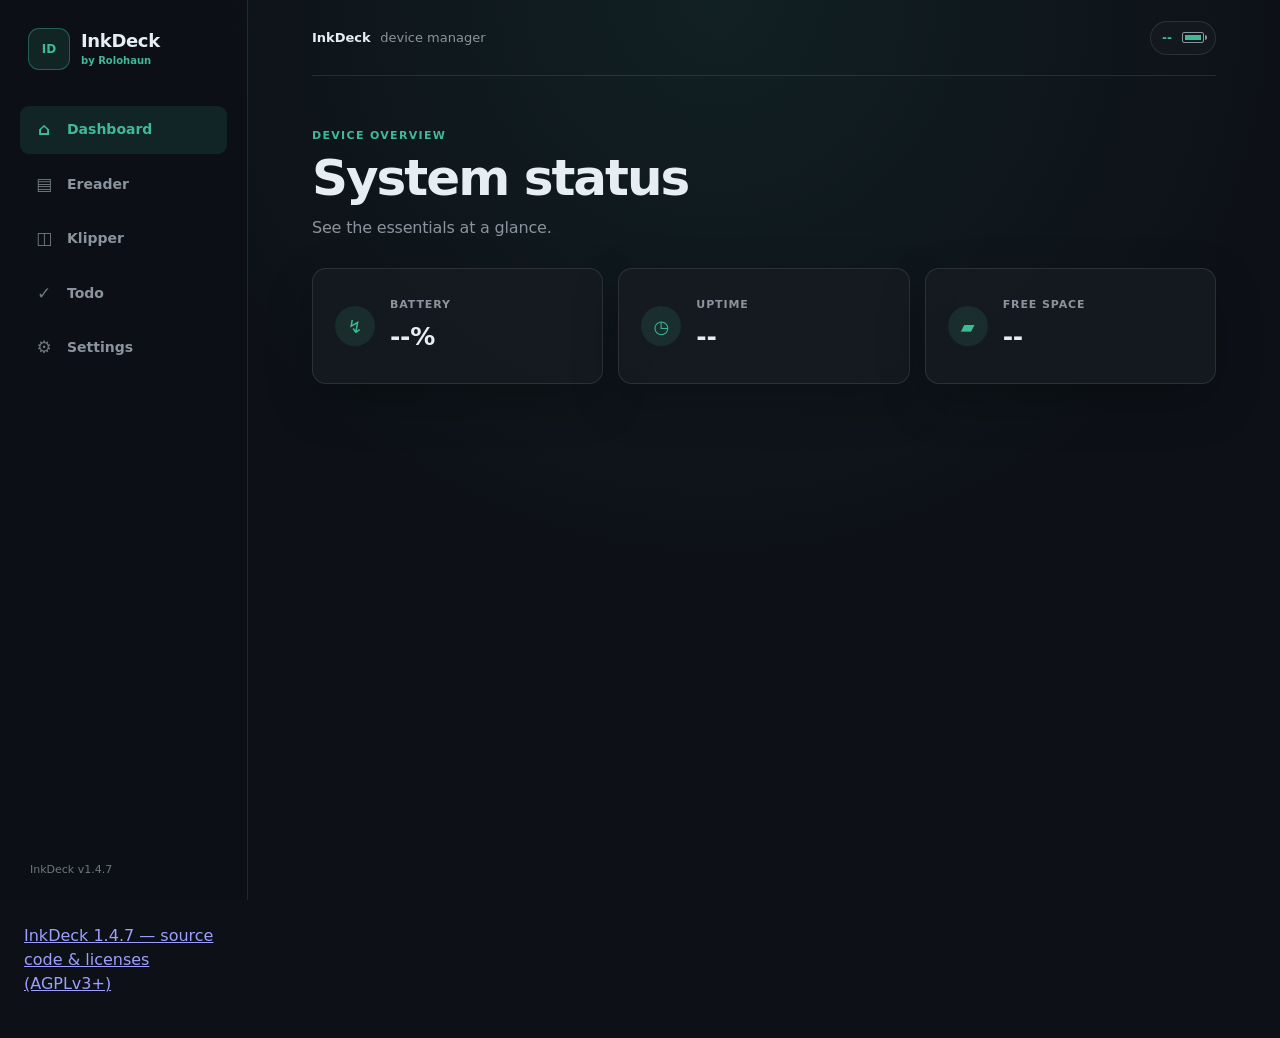
==== commit f6dce1d0: "Sudoku app for the touch boards Classic 9x9 Sudoku: puzzles generated on the device with exactly one" ====
--- a/data/index.html
+++ b/data/index.html
@@ -19,12 +19,12 @@
                     <li><button class="active" data-tab="dashboard" onclick="showTab('dashboard')"><span>⌂</span>Dashboard</button></li>
                     <li><button data-tab="ereader" onclick="showTab('ereader')"><span>▤</span>Ereader</button></li>
                     <li id="games-nav" class="hidden"><button data-tab="games" onclick="showTab('games')"><span>⊞</span>Game ROMs</button></li>
-                    <li><button data-tab="klipper" onclick="showTab('klipper')"><span>◫</span>Klipper</button></li>
-                    <li><button data-tab="todo" onclick="showTab('todo')"><span>✓</span>Todo</button></li>
+                    <li id="klipper-nav"><button data-tab="klipper" onclick="showTab('klipper')"><span>◫</span>Klipper</button></li>
+                    <li id="todo-nav"><button data-tab="todo" onclick="showTab('todo')"><span>✓</span>Todo</button></li>
                     <li><button data-tab="settings" onclick="showTab('settings')"><span>⚙</span>Settings</button></li>
                 </ul>
             </nav>
-            <div class="version">InkDeck v<span id="version-display">1.4.4</span></div>
+            <div class="version">InkDeck v<span id="version-display">1.4.7</span></div>
         </aside>
 
         <main class="content">
@@ -49,8 +49,8 @@
                     <fieldset class="choice-fieldset">
                         <legend>Reading font</legend>
                         <div class="choice-grid two-up">
-                            <label class="choice-card font-choice" for="font-native"><input type="radio" id="font-native" name="font-family" value="native" checked><span class="choice-check">✓</span><span class="font-preview native-preview">Ag</span><strong>Native</strong><small>Built-in FreeSans</small></label>
-                            <label class="choice-card font-choice" for="font-open-sans"><input type="radio" id="font-open-sans" name="font-family" value="openSans"><span class="choice-check">✓</span><span class="font-preview open-sans-preview">Ag</span><strong>Open Sans</strong><small>Clean and highly readable</small></label>
+                            <label class="choice-card font-choice" for="font-native"><input type="radio" id="font-native" name="font-family" value="native"><span class="choice-check">✓</span><span class="font-preview native-preview">Ag</span><strong>Native</strong><small>Built-in FreeSans</small></label>
+                            <label class="choice-card font-choice" for="font-open-sans"><input type="radio" id="font-open-sans" name="font-family" value="openSans" checked><span class="choice-check">✓</span><span class="font-preview open-sans-preview">Ag</span><strong>Open Sans</strong><small>Clean and highly readable</small></label>
                         </div>
                     </fieldset>
                     <fieldset class="choice-fieldset">
@@ -106,7 +106,7 @@
                         <div id="rom-status" class="status-msg" role="status" aria-live="polite"></div>
                     </article>
                     <article class="card section-card">
-                        <div class="card-heading"><div><h2>Your games</h2><p>Open Inkade on the device after uploading. Wi-Fi is paused while that app is open; return to the home screen to upload more.</p><p>InkDeck is open-source software. Game Boy/GBC and NES support save slots and automatic resume. <a href="https://github.com/rolohaun/Book32/tree/v1.4.4" target="_blank" rel="noopener noreferrer">Complete source and license notices</a>.</p></div></div>
+                        <div class="card-heading"><div><h2>Your games</h2><p>Open Inkade on the device after uploading. Wi-Fi is paused while that app is open; return to the home screen to upload more.</p><p>InkDeck is open-source software. Game Boy/GBC and NES support save slots and automatic resume. <a href="https://github.com/rolohaun/Book32/tree/v1.4.7" target="_blank" rel="noopener noreferrer">Complete source and license notices</a>.</p></div></div>
                         <button id="rom-refresh-button" class="btn secondary" onclick="fetchRoms()">Refresh list</button>
                         <p class="hint">Deleting a ROM keeps its saved games. Upload the same filename again to reuse them.</p>
                         <div id="rom-list"><p class="hint">Choose this tab to load your games.</p></div>
@@ -132,15 +132,39 @@
 
             <section id="settings" class="tab-content">
                 <div class="page-heading"><p class="eyebrow">InkDeck</p><h1>Device settings</h1><p>Adjust sleep behavior, touch feedback, orientation, and software updates.</p></div>
+                <article id="wifi-card" class="card section-card">
+                    <div class="card-heading"><div><h2>Wi-Fi network</h2><p>Join your home Wi-Fi. InkDeck remembers it and connects on its own from then on.</p></div></div>
+                    <p id="wifi-status" class="status-msg" role="status">Loading...</p>
+                    <div class="action-row"><button class="btn primary" onclick="scanWifi()">Scan for networks</button></div>
+                    <ul id="wifi-found" class="gamepad-list"></ul>
+                    <label class="text-field" for="wifi-ssid"><span>Network name</span><input type="text" id="wifi-ssid" maxlength="32" placeholder="Pick one above or type it"></label>
+                    <label class="text-field" for="wifi-password"><span>Password</span><input type="password" id="wifi-password" maxlength="63" placeholder="Leave empty for an open network"></label>
+                    <div class="action-row"><button class="btn primary" onclick="connectWifi()">Connect</button></div>
+                </article>
+                <article class="card section-card">
+                    <div class="card-heading"><div><h2>Your bookshelf</h2><p>Your name goes on the library's title, as in "Ron's Bookshelf". Leave it empty for "My Bookshelf".</p></div></div>
+                    <label class="text-field" for="shelf-name"><span>Your name</span><input type="text" id="shelf-name" maxlength="20" placeholder="Ron"></label>
+                    <div class="action-row"><button class="btn primary" onclick="saveShelfName()">Save name</button><div id="shelf-name-status" class="status-msg" role="status"></div></div>
+                </article>
                 <article class="card section-card">
                     <div class="card-heading"><div><h2>Sleep settings</h2><p>Save battery when InkDeck is left idle.</p></div></div>
                     <div class="inline-setting"><div><label for="sleep-timeout">Idle sleep timeout</label><p>Defaults to 10 minutes. Use 0 to disable automatic sleep.</p></div><div class="number-control"><input type="number" id="sleep-timeout" min="0" max="60" value="10"><span>minutes</span></div></div>
-                    <label class="text-field" for="sleep-screen"><span>While asleep, show</span><select id="sleep-screen"><option value="cover">Cover of the book you're reading</option><option value="message">Sleep message only</option></select></label>
+                    <label class="text-field" for="sleep-screen"><span>While asleep, show</span><select id="sleep-screen"><option value="cover">Book cover and sleep message</option><option value="coverOnly">Book cover only</option><option value="message">Sleep message only</option></select></label>
                     <label class="text-field" for="sleep-message"><span>Sleep message</span><input type="text" id="sleep-message" maxlength="100" placeholder="Shown under the cover, or on its own"></label>
                     <div class="action-row"><button class="btn primary" onclick="saveSleepSettings()">Save sleep settings</button><div id="sleep-settings-status" class="status-msg" role="status"></div></div>
                 </article>
+                <article id="apps-card" class="card section-card">
+                    <div class="card-heading"><div><h2>Apps</h2><p>Choose the apps beside the eReader. With none, InkDeck opens straight to your bookshelf; with any, it opens to the app menu. Saving restarts InkDeck.</p></div></div>
+                    <fieldset class="choice-fieldset"><legend class="sr-only">Apps</legend><div class="choice-grid two-up">
+                        <label class="choice-card" for="app-todo"><input type="checkbox" id="app-todo"><span class="choice-check">✓</span><strong>Todo</strong><small>A task list on the device</small></label>
+                        <label class="choice-card" for="app-klipper"><input type="checkbox" id="app-klipper"><span class="choice-check">✓</span><strong>Klipper</strong><small>3D printer status</small></label>
+                        <label class="choice-card" id="app-inkade-choice" for="app-inkade"><input type="checkbox" id="app-inkade"><span class="choice-check">✓</span><strong>Inkade</strong><small>Game Boy, NES and Arduboy games</small></label>
+                        <label class="choice-card" id="app-sudoku-choice" for="app-sudoku"><input type="checkbox" id="app-sudoku"><span class="choice-check">✓</span><strong>Sudoku</strong><small>Classic 9x9 puzzles</small></label>
+                    </div></fieldset>
+                    <div class="action-row"><button class="btn primary" onclick="saveApps()">Save and restart</button><div id="apps-status" class="status-msg" role="status"></div></div>
+                </article>
                 <article id="gamepad-card" class="card section-card">
-                    <div class="card-heading"><div><h2>Bluetooth gamepad</h2><p>Pair a Bluetooth LE gamepad for menus, the eReader and Inkade games. Put the pad in pairing mode (BLE / Android mode), then scan. Classic-only pads cannot connect.</p></div></div>
+                    <div class="card-heading"><div><h2>Bluetooth gamepad or keyboard</h2><p>Pair a Bluetooth LE gamepad or keyboard for menus, the eReader and Inkade games. Put it in pairing mode (BLE / Android mode for pads), then scan. Classic-only devices cannot connect. On a keyboard: arrows move, Enter selects (Start in games), Backspace goes back, X / Space are A, Z is B, Esc pauses, Page Up / Down turn pages.</p></div></div>
                     <p id="gamepad-status" class="status-msg" role="status">Loading...</p>
                     <div class="action-row"><button class="btn primary" onclick="scanGamepads()">Scan for gamepads</button><button class="btn" id="gamepad-forget" onclick="forgetGamepad()" hidden>Forget gamepad</button></div>
                     <ul id="gamepad-found" class="gamepad-list"></ul>
@@ -180,13 +204,13 @@
                     <div class="action-row"><button id="lilygo-settings-save" class="btn secondary" onclick="saveLilygoControls()">Save light &amp; buttons</button><div id="lilygo-settings-status" class="status-msg" role="status"></div></div>
                 </article>
                 <article class="card section-card update-card">
-                    <div class="card-heading"><div><h2>Software update</h2><p>Currently running InkDeck <span id="current-ver">1.4.4</span>.</p></div><span class="version-badge">InkDeck</span></div>
+                    <div class="card-heading"><div><h2>Software update</h2><p>Currently running InkDeck <span id="current-ver">1.4.7</span>.</p></div><span class="version-badge">InkDeck</span></div>
                     <div id="update-status" class="status-msg" role="status"></div>
                     <div id="update-buttons"><button id="check-update-btn" class="btn secondary" onclick="checkUpdate()">Check for updates</button><button id="update-btn" class="btn primary hidden" onclick="performUpdate()">Install update</button></div>
                 </article>
             </section>
         </main>
-        <footer class="section-card"><a href="https://github.com/rolohaun/Book32/releases/tag/v1.4.4" target="_blank" rel="noopener noreferrer">InkDeck 1.4.4 — source code &amp; licenses (AGPLv3+)</a></footer>
+        <footer class="section-card"><a href="https://github.com/rolohaun/Book32/releases/tag/v1.4.7" target="_blank" rel="noopener noreferrer">InkDeck 1.4.7 — source code &amp; licenses (AGPLv3+)</a></footer>
     </div>
     <script src="pages.js"></script>
     <script src="script.js"></script>
